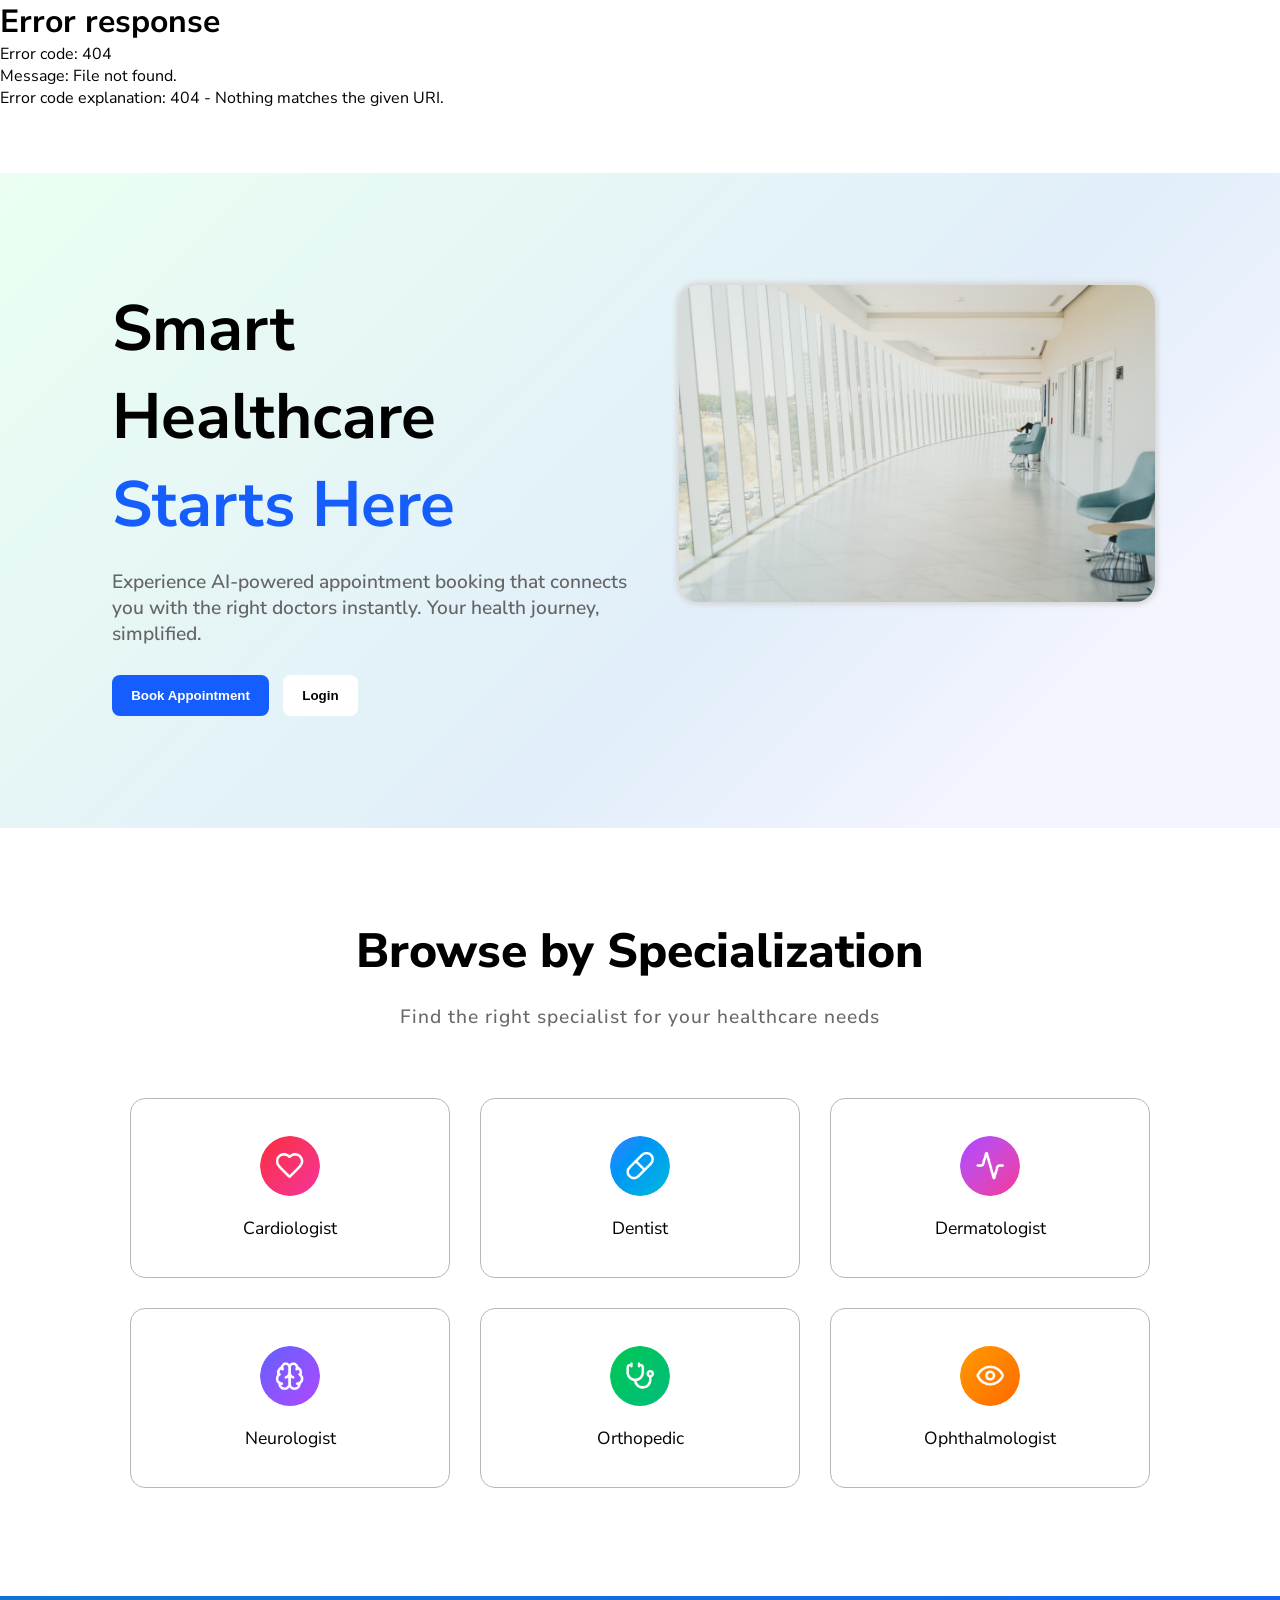
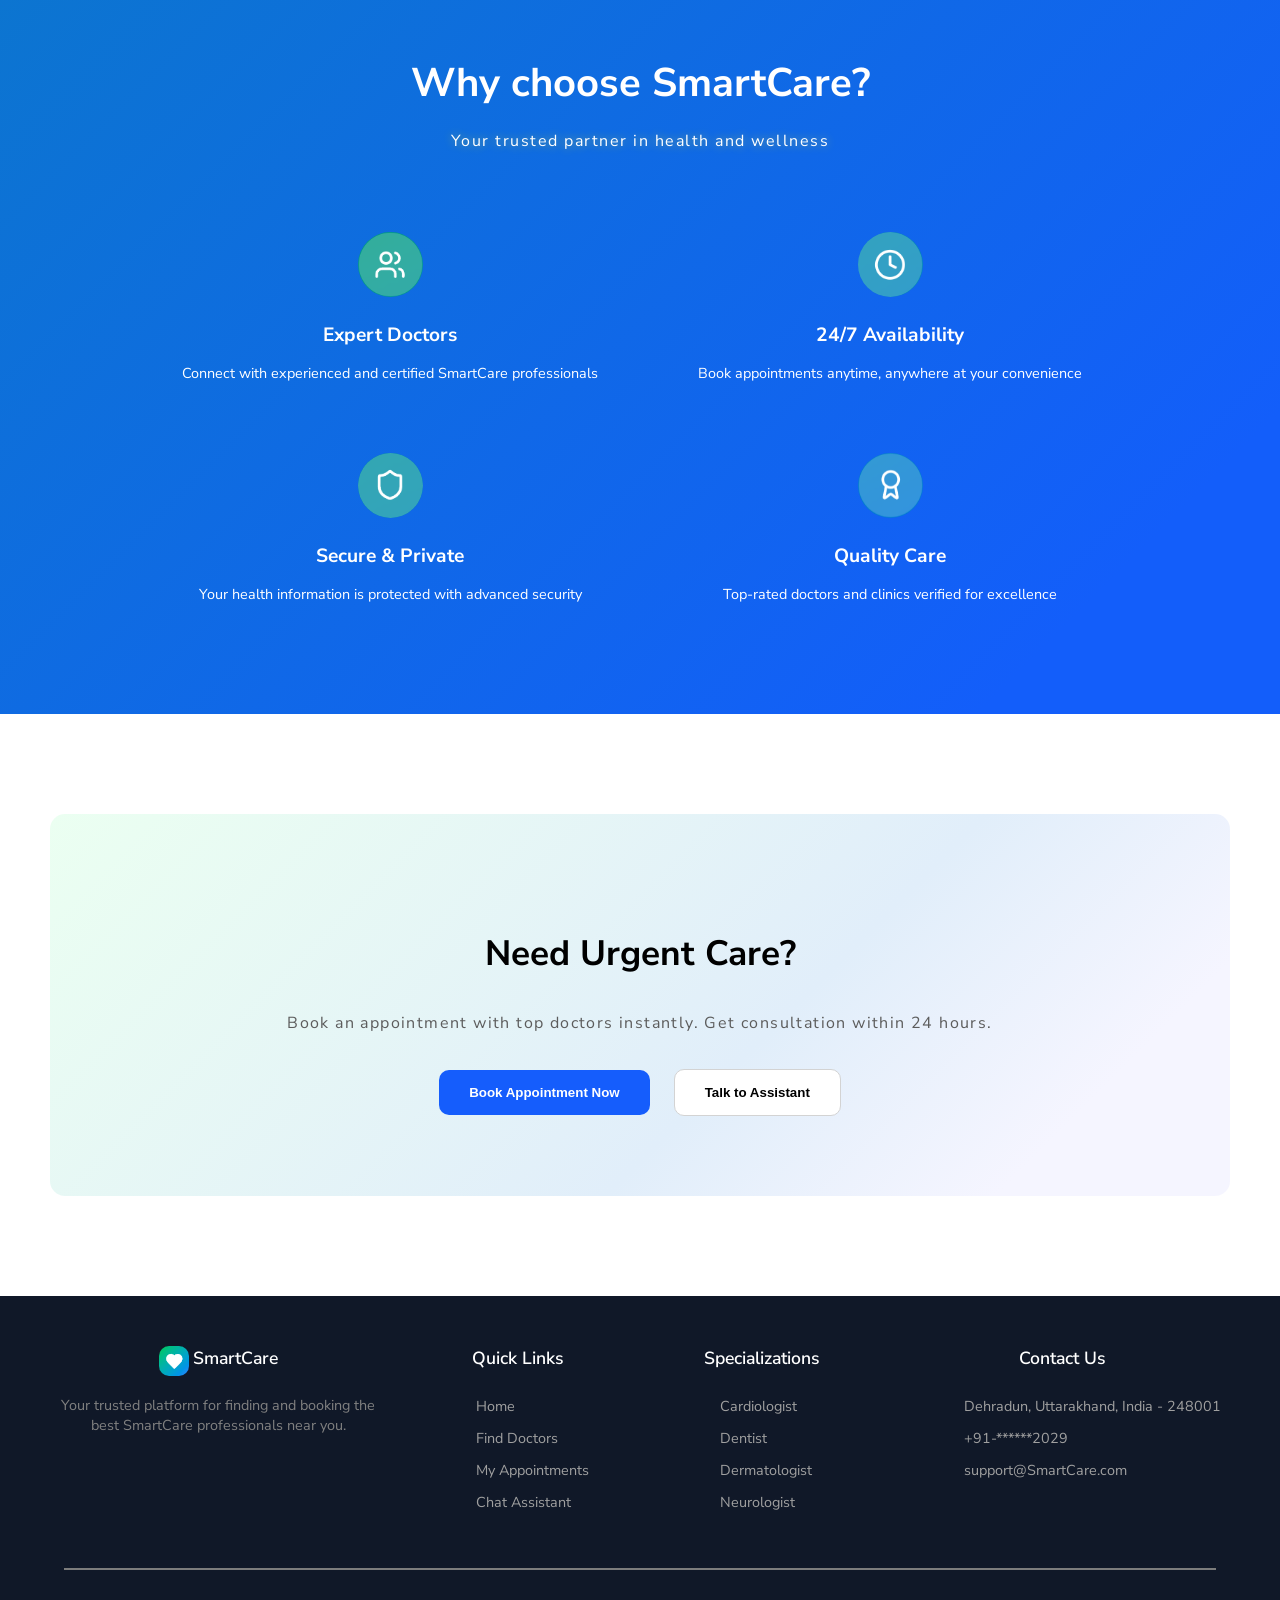
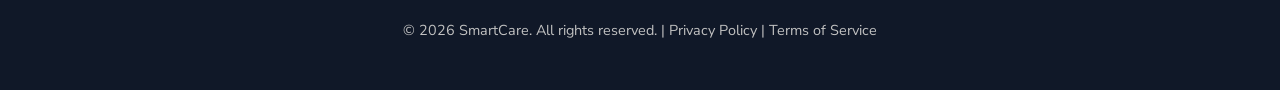
==== index.html @ 02f4027b "Change UI theme and colors" ====
<!doctype html>
<html lang="en">
  <head>
    <meta charset="UTF-8" />
    <meta name="viewport" content="width=device-width, initial-scale=1.0" />
    <title>SmartCare - Find & Book Top Doctors</title>
    <link rel="stylesheet" href="CSS/style.css" />
    <link rel="preconnect" href="https://fonts.googleapis.com" />
    <link rel="preconnect" href="https://fonts.gstatic.com" crossorigin />
    <link
      href="https://fonts.googleapis.com/css2?family=Nunito+Sans:ital,opsz,wght@0,6..12,200..1000;1,6..12,200..1000&display=swap"
      rel="stylesheet"
    />
  </head>

  <body>
    <div id="header"></div>

    <div class="heroSection" id="home">
      <div class="hero-text-content">
        <h2>Smart Healthcare</h2>
        <h2 style="color: #155dfc">Starts Here</h2>
        <p>
          Experience AI-powered appointment booking that connects you with the
          right doctors instantly. Your health journey, simplified.
        </p>
        <div class="hero-btns">
          <a href="HTML/signUp.html">
            <button style="background-color: #155dfc; color: white">
              Book Appointment
            </button>
          </a>
          <a href="HTML/logIn.html">
            <button style="background-color: white">Login</button>
          </a>
        </div>
      </div>
      <div class="hero-section-image">
        <img src="Assets/Images/hero_section_img.jpg" alt="img" />
      </div>
    </div>

    <div class="browseBySpecialization" id="findDoctors">
      <h2>Browse by Specialization</h2>
      <p>Find the right specialist for your healthcare needs</p>
      <div class="specializationGrid">
        <div class="specializationCategory">
          <img class="icons" src="Assets/Images/cardiologist.png" alt="" />
          <p>Cardiologist</p>
        </div>
        <div class="specializationCategory">
          <img class="icons" src="Assets/Images/dentist.png" alt="" />
          <p>Dentist</p>
        </div>
        <div class="specializationCategory">
          <img class="icons" src="Assets/Images/dermatologist.png" alt="" />
          <p>Dermatologist</p>
        </div>
        <div class="specializationCategory">
          <img class="icons" src="Assets/Images/neurologist.png" alt="" />
          <p>Neurologist</p>
        </div>
        <div class="specializationCategory">
          <img class="icons" src="Assets/Images/orthopedic.png" alt="" />
          <p>Orthopedic</p>
        </div>
        <div class="specializationCategory">
          <img class="icons" src="Assets/Images/ophthalmologist.png" alt="" />
          <p>Ophthalmologist</p>
        </div>
      </div>
    </div>

    <div class="chooseSmartCare">
      <h2>Why choose SmartCare?</h2>
      <p>Your trusted partner in health and wellness</p>
      <div class="choosingReasons">
        <div>
          <img src="Assets/Images/expert.png" alt="" />
          <h4>Expert Doctors</h4>
          <p>Connect with experienced and certified SmartCare professionals</p>
        </div>
        <div>
          <img src="Assets/Images/available.png" alt="" />
          <h4>24/7 Availability</h4>
          <p>Book appointments anytime, anywhere at your convenience</p>
        </div>
        <div>
          <img src="Assets/Images/secure.png" alt="" />
          <h4>Secure &amp; Private</h4>
          <p>Your health information is protected with advanced security</p>
        </div>
        <div>
          <img src="Assets/Images/quality.png" alt="" />
          <h4>Quality Care</h4>
          <p>Top-rated doctors and clinics verified for excellence</p>
        </div>
      </div>
    </div>

    <div class="urgentCare">
      <img src="Assets/Icons/black-calendar.png" alt="" />
      <h3>Need Urgent Care?</h3>
      <p>
        Book an appointment with top doctors instantly. Get consultation within
        24 hours.
      </p>
      <div>
        <button>Book Appointment Now</button>
        <button>Talk to Assistant</button>
      </div>
    </div>

    <footer>
      <div class="upper-header">
        <div>
          <img src="Assets/Images/logo.png" alt="" class="icons" />
          <h4>SmartCare</h4>
          <p>
            Your trusted platform for finding and booking the best SmartCare
            professionals near you.
          </p>
        </div>
        <div>
          <h4>Quick Links</h4>
          <ul>
            <li><a href="index.html">Home</a></li>
            <li><a href="HTML/findDoctors.html">Find Doctors</a></li>
            <li><a href="">My Appointments</a></li>
            <li><a href="">Chat Assistant</a></li>
          </ul>
        </div>
        <div>
          <h4>Specializations</h4>
          <ul>
            <li><a href="">Cardiologist</a></li>
            <li><a href="">Dentist</a></li>
            <li><a href="">Dermatologist</a></li>
            <li><a href="">Neurologist</a></li>
          </ul>
        </div>
        <div>
          <h4>Contact Us</h4>
          <ul>
            <li><a href="">Dehradun, Uttarakhand, India - 248001</a></li>
            <li><a href="">+91-******2029</a></li>
            <li><a href="">support@SmartCare.com</a></li>
          </ul>
        </div>
      </div>
      <hr />
      <div>
        <p>
          &copy; 2026 SmartCare. All rights reserved. | Privacy Policy | Terms
          of Service
        </p>
      </div>
    </footer>

    <script src="JS/include.js"></script>
  </body>
</html>
---- CSS/style.css ----
*,
::after,
::before {
  padding: 0;
  margin: 0;
  box-sizing: border-box;
}

body {
  font-family: Arial, sans-serif;
  background-color: white;
  font-family: "Nunito Sans", Arial, Helvetica, sans-serif;
}

html {
  scroll-behavior: smooth;
}

/* HEADER OF THE PAGE */

.icons {
  width: 20px;
}

.navbar {
  height: 70px;
  padding: 0 3.5rem;
  background-color: white;
  box-shadow: 0 3px 5px rgb(200, 200, 200);

  display: flex;
  flex-wrap: wrap;
  align-items: center;
  justify-content: space-between;

  position: fixed;
  top: 0;
  left: 0;
  right: 0;
  z-index: 1000;
}

.navigation-bar-logo {
  height: 100%;
  border-radius: 20px;
  padding: 5px 0;
  transition: background-color 0.15s;
}

.navigation-bar-logo:hover {
  background-color: rgb(229, 255, 229);
}

.SmartCare {
  height: 100%;
  text-decoration: none;
  color: black;
  padding: 0 15px;
  background-color: rgba(249, 255, 253, 0.642);

  display: flex;
  flex-wrap: wrap;
  align-items: center;
  gap: 0.2rem;
}

.SmartCare img {
  height: 70%;
  width: auto;
  background-color: transparent;
  border-radius: 10px;
}

.SmartCare p {
  font-size: 1.8rem;
  font-weight: 700;
  letter-spacing: 1px;
}

.navigation-bar {
  height: 100%;
}

.navlist {
  height: 100%;
  list-style-type: none;
  display: flex;
  flex-wrap: wrap;
  align-items: center;
  justify-content: space-between;
}

.navlist li {
  display: flex;
  flex-wrap: wrap;
}

.navlist-items {
  padding: 1.5rem 2.5rem;
  text-decoration: none;
  font-size: 1rem;
  color: black;
  border-radius: 20px;
  font-weight: 600;
  transition: background-color 0.15s;

  display: flex;
  align-items: center;
  gap: 0.5rem;
}

.navlist-items:hover {
  background-color: rgb(240, 255, 240);
}

.navlist-items img {
  width: 1.2rem;
}

.navbarButtons {
  height: 100%;
  display: flex;
  flex-wrap: wrap;
  align-items: center;
  gap: 1.5rem;
}

.navbarButtons a {
  text-decoration: none;
}

.navbarButtons button {
  padding: 10px 20px;
  border-radius: 10px;
  font-size: 0.92rem;
  font-weight: 500;

  display: flex;
  align-items: center;
  gap: 0.5rem;
  cursor: pointer;
}

.navbarButtons button img {
  width: 18px;
}

.chat-button {
  background-color: white;
  color: black;
  border: 1px solid rgb(185, 185, 185);
  transition: background-color 0.15s;
}

.chat-button:hover {
  background-color: rgba(237, 237, 237, 0.76);
}

.logInButton {
  background-color: #155dfc;
  color: white;
  border: none;
  transition: background-color 0.15s;
}

.logInButton img {
  filter: brightness(0) invert(1);
}

.logInButton:hover {
  background-color: rgba(74, 132, 225, 0.947);
}

.signupbutton {
  background-color: white;
  color: black;
  border: 1px solid black;
}

.heroSection {
  width: 100%;
  background: linear-gradient(
    135deg,
    rgb(235, 255, 241),
    rgb(225, 238, 250) 60%,
    rgb(245, 245, 255) 85%
  );
  margin-top: 4rem;
  padding: 7rem;
  display: flex;
  gap: 50px;
}

.hero-text-content {
  width: 49%;
}

.heroSection h2 {
  font-size: 4rem;
  font-weight: 700;
}

.heroSection p {
  font-size: 1.2rem;
  font-weight: 550;
  padding: 20px 0;
  color: rgb(101, 101, 101);
}

.hero-section-image {
  width: 45%;
}

.hero-section-image img {
  border-radius: 20px;
  box-shadow: 0 0 5px 3px rgb(215, 215, 215);
  width: 100%;
}

.heroSection p {
  margin-bottom: 0.5rem;
}

.heroSection a {
  text-decoration: none;
}

.hero-btns button {
  padding: 0.8rem 1.2rem;
  border: none;
  border-radius: 8px;
  margin-right: 10px;
  font-weight: 600;
  cursor: pointer;
}

.browseBySpecialization {
  padding: 90px 50px 60px;
}

.browseBySpecialization h2 {
  font-size: 3rem;
  font-weight: 800;
  text-align: center;
  color: black;
}

.browseBySpecialization > p {
  text-align: center;
  font-size: 1.2rem;
  font-weight: 500;
  letter-spacing: 1px;
  color: rgb(105, 104, 104);
  padding: 20px 0;
}

.specializationGrid {
  padding: 3rem 5rem;
  display: grid;
  grid-template-columns: 1fr 1fr 1fr;
  gap: 30px;
}

.specializationCategory {
  border: 1px solid rgb(183, 183, 183);
  height: 180px;
  border-radius: 15px;
  padding: 30px;
  display: flex;
  flex-direction: column;
  gap: 20px;
  align-items: center;
  justify-content: center;
  color: black;
  transition:
    transform 0.3s,
    box-shadow 0.15s,
    color 0.15s;
}

.specializationCategory:hover {
  transform: scale(1.01);
  color: rgb(7, 142, 45);
  box-shadow: 0 5px 10px rgb(134, 134, 134);
  cursor: pointer;
}

.specializationCategory img {
  width: 60px;
  border-radius: 50%;
}

.specializationCategory p {
  font-size: 1.1rem;
}

.chooseSmartCare {
  padding: 50px;
  background: linear-gradient(135deg, rgb(12, 117, 208), rgb(19, 94, 250) 85%);
  text-align: center;
  color: white;
  margin-bottom: 50px;
}

.chooseSmartCare h2 {
  padding: 10px;
  font-size: 2.5rem;
}

.chooseSmartCare > p {
  letter-spacing: 1.5px;
  padding: 10px;
  text-shadow: 0 0 10px rgba(255, 255, 0, 0.476);
}

.choosingReasons {
  display: grid;
  grid-template-columns: 1fr 1fr;
  gap: 20px;
  padding: 40px 100px;
}

.choosingReasons div {
  display: flex;
  flex-direction: column;
  align-items: center;
  justify-content: center;
  gap: 15px;
  padding: 20px 30px;
}

.choosingReasons div img {
  border-radius: 50%;
  width: 65px;
  padding: 10px 0;
}

.choosingReasons div h4 {
  font-size: 1.2rem;
}

.choosingReasons div p {
  font-size: 0.9rem;
}

.urgentCare {
  margin: 100px 50px;
  padding: 80px;
  border-radius: 15px;
  background: linear-gradient(
    135deg,
    rgb(235, 255, 241),
    rgb(225, 238, 250) 60%,
    rgb(245, 245, 255) 85%
  );

  display: flex;
  flex-direction: column;
  align-items: center;
  justify-content: center;
  gap: 35px;
}

.urgentCare img {
  width: 80px;
}

.urgentCare h3 {
  font-size: 2.2rem;
}

.urgentCare p {
  letter-spacing: 1.4px;
  color: rgb(92, 92, 92);
}

.urgentCare div button {
  padding: 15px 30px;
  border: 1px solid rgb(211, 211, 211);
  border-radius: 10px;
  margin: 0 10px;
  background-color: white;
  font-weight: bold;
  transition: background-color 0.15s;
}

.urgentCare div button:hover {
  cursor: pointer;
  background-color: rgba(236, 236, 236, 0.517);
}

.urgentCare div button:first-child {
  background-color: #155dfc;
  color: white;
  border: none;
}

.urgentCare div button:first-child:hover {
  background-color: rgba(74, 132, 225, 0.947);
}

footer {
  background-color: rgb(16, 24, 40);
  color: white;
}

.upper-header {
  padding: 50px;
  display: grid;
  grid-template-columns: 1.5fr 1fr 1fr 1.5fr;
  column-gap: 20px;
}

.upper-header div {
  text-align: center;
}

.upper-header div img {
  width: 30px;
  border-radius: 10px;
  vertical-align: middle;
}

.upper-header div h4 {
  padding-bottom: 20px;
  font-size: 1.1rem;
  font-weight: 600;
  display: inline-block;
}

.upper-header div ul li {
  list-style-type: none;
  padding: 5px 0 5px 70px;
  text-align: left;
}

.upper-header div ul li a {
  color: rgb(160, 160, 160);
  font-size: 0.9rem;
  text-decoration: none;
}

.upper-header div ul li a:hover {
  color: white;
  cursor: pointer;
}

.upper-header div p {
  color: gray;
  font-size: 0.9rem;
  padding: 5px 0;
}

footer hr {
  width: 90%;
  margin: 0 auto;
  border: 1px solid rgb(124, 124, 124);
}

footer > div:last-child {
  padding: 50px;
}

footer > div:last-child p {
  color: rgb(193, 193, 193);
  font-size: 0.9rem;
  text-align: center;
}
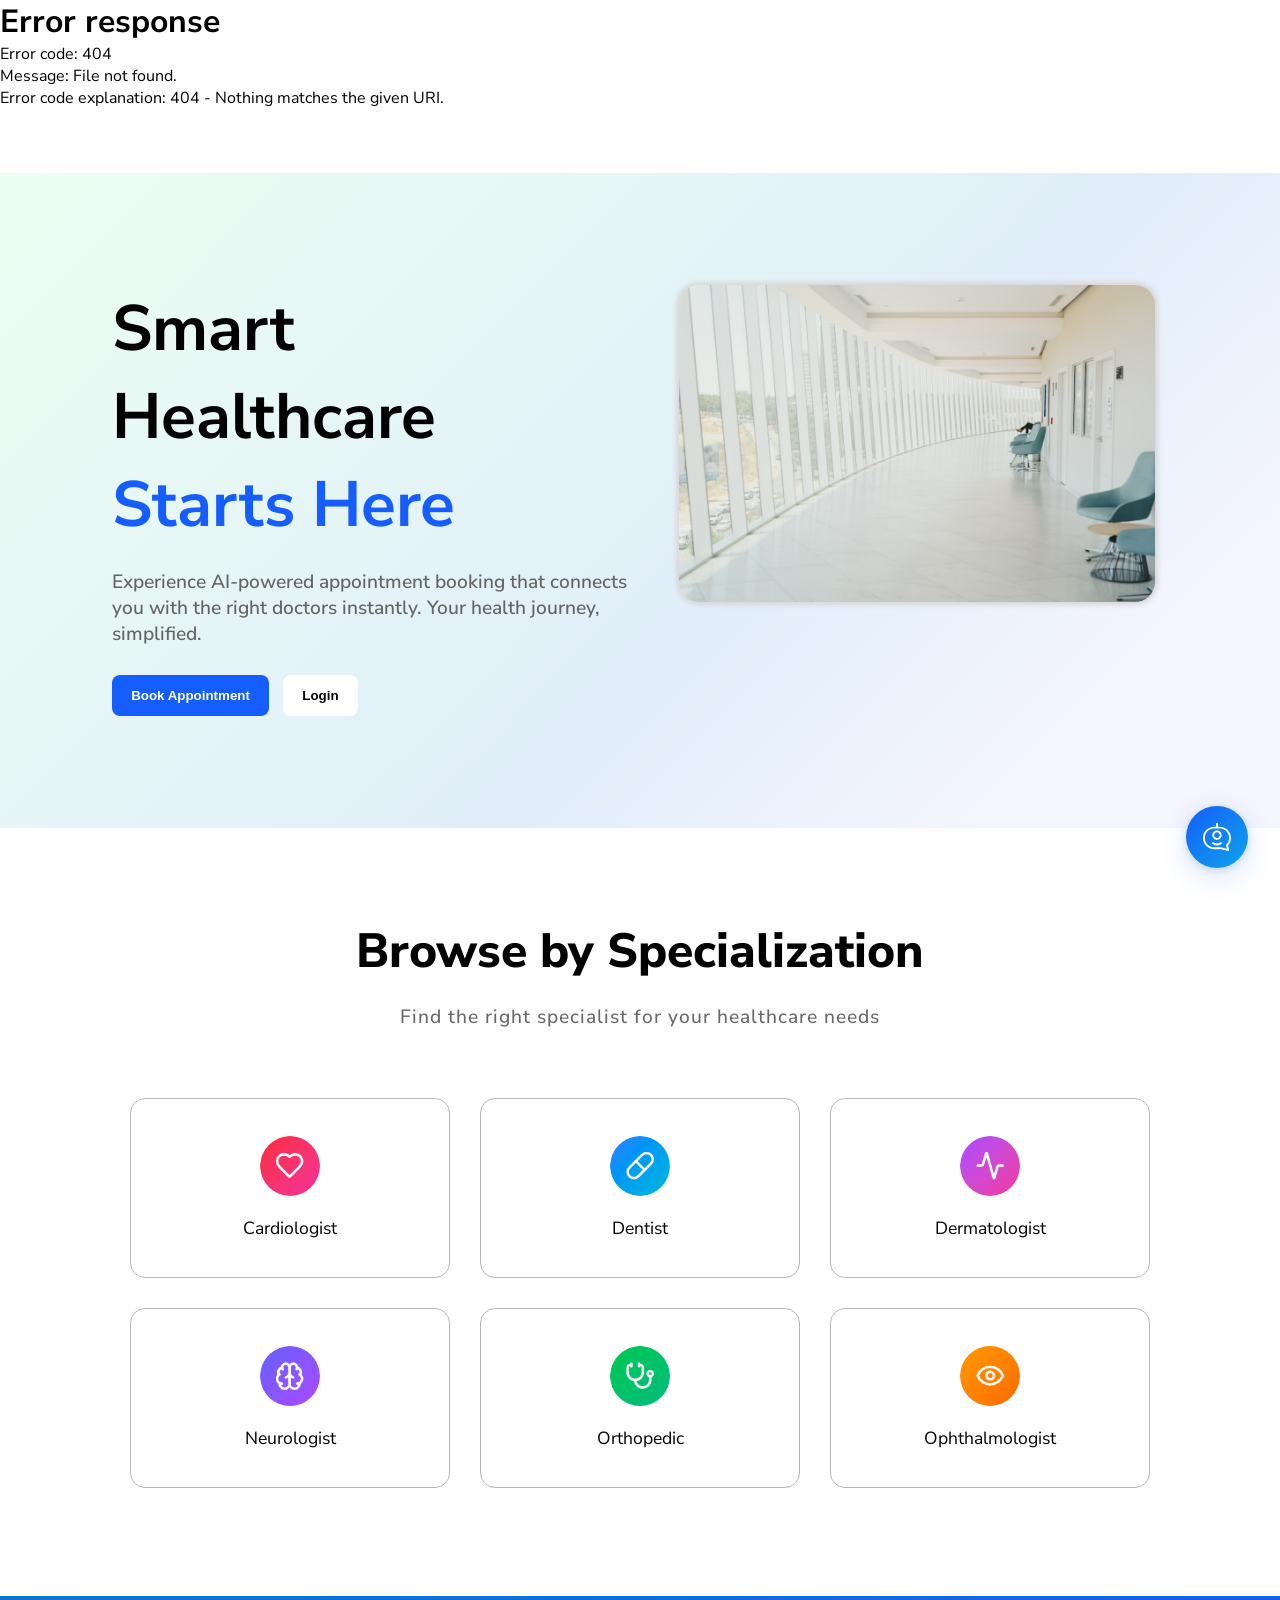
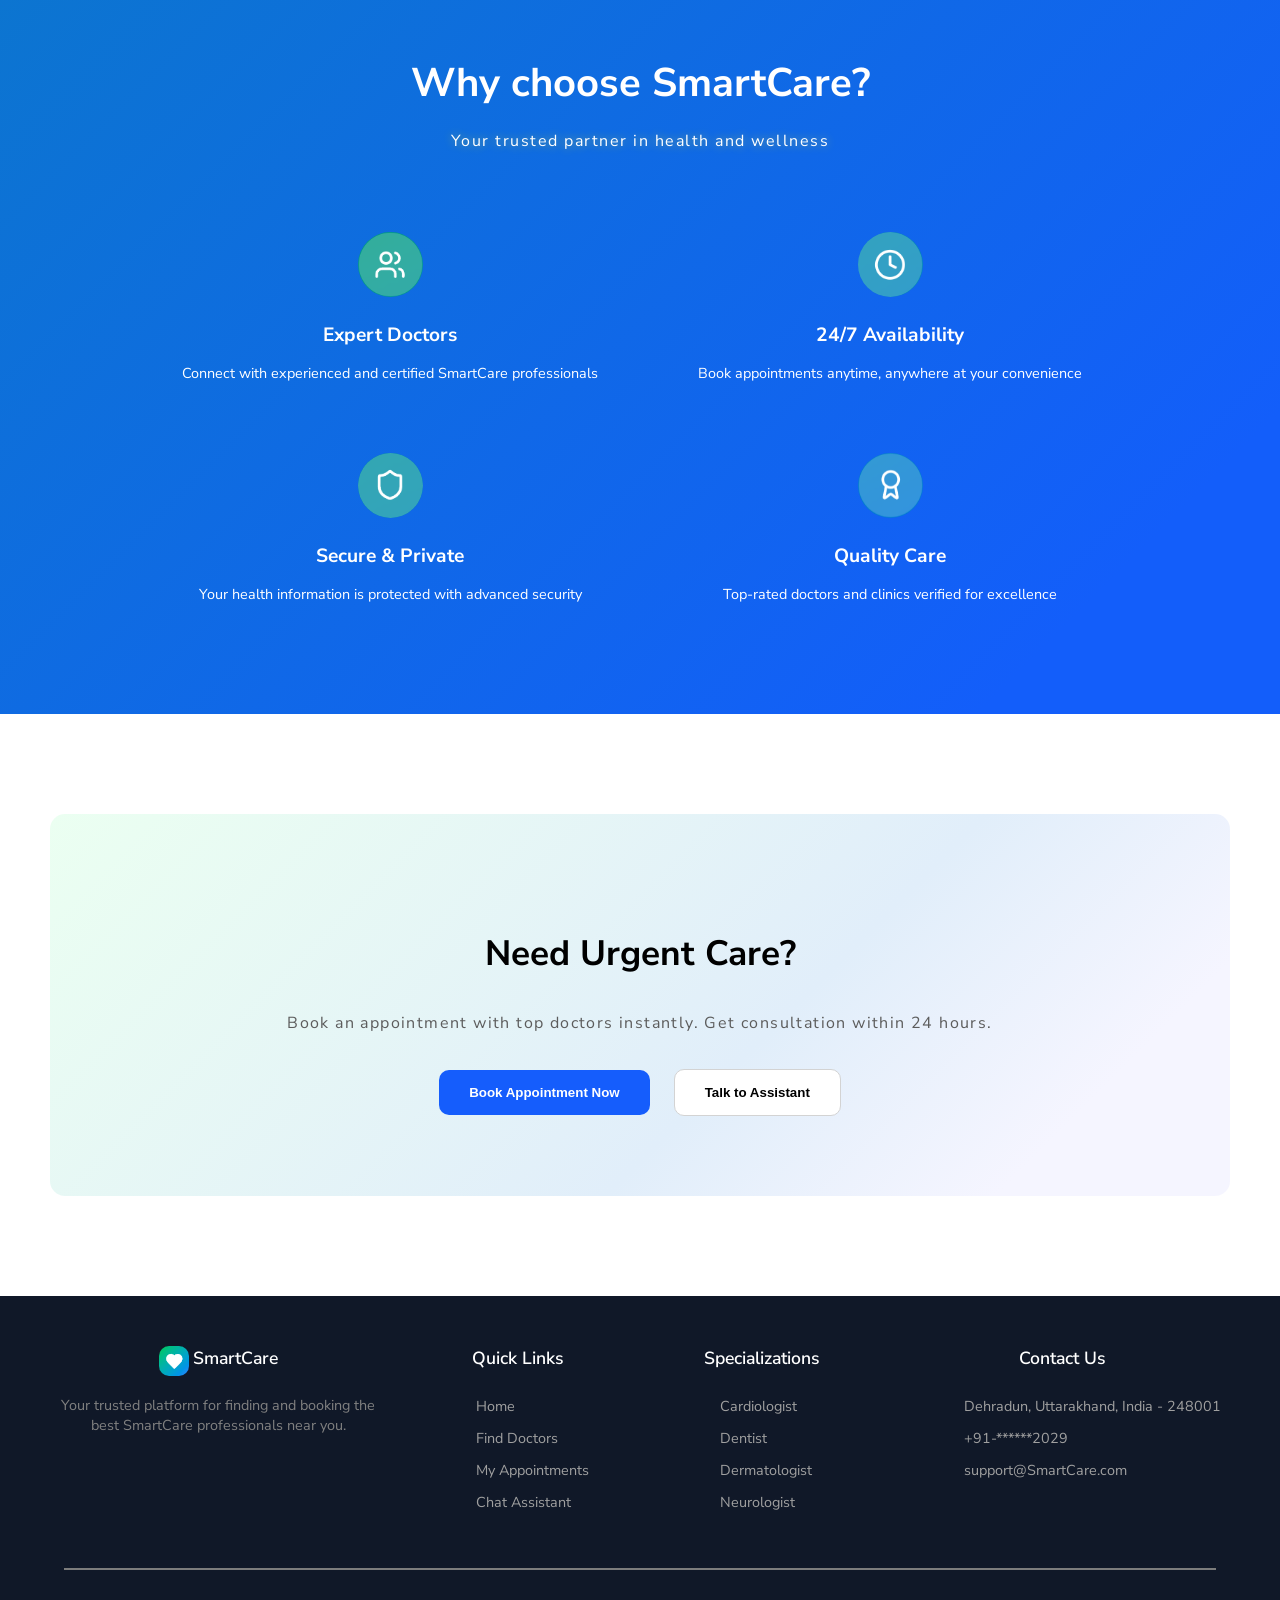
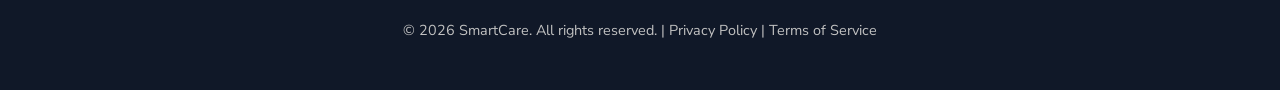
==== commit 38519018: "Refactor patient dashboard: remove logout handling; enhance chatbot responses with additional sympto" ====
--- a/index.html
+++ b/index.html
@@ -44,30 +44,30 @@
       <h2>Browse by Specialization</h2>
       <p>Find the right specialist for your healthcare needs</p>
       <div class="specializationGrid">
-        <div class="specializationCategory">
+        <a class="specializationCategory" href="HTML/logIn.html">
           <img class="icons" src="Assets/Images/cardiologist.png" alt="" />
           <p>Cardiologist</p>
-        </div>
-        <div class="specializationCategory">
+        </a>
+        <a class="specializationCategory" href="HTML/logIn.html">
           <img class="icons" src="Assets/Images/dentist.png" alt="" />
           <p>Dentist</p>
-        </div>
-        <div class="specializationCategory">
+        </a>
+        <a class="specializationCategory" href="HTML/logIn.html">
           <img class="icons" src="Assets/Images/dermatologist.png" alt="" />
           <p>Dermatologist</p>
-        </div>
-        <div class="specializationCategory">
+        </a>
+        <a class="specializationCategory" href="HTML/logIn.html">
           <img class="icons" src="Assets/Images/neurologist.png" alt="" />
           <p>Neurologist</p>
-        </div>
-        <div class="specializationCategory">
+        </a>
+        <a class="specializationCategory" href="HTML/logIn.html">
           <img class="icons" src="Assets/Images/orthopedic.png" alt="" />
           <p>Orthopedic</p>
-        </div>
-        <div class="specializationCategory">
+        </a>
+        <a class="specializationCategory" href="HTML/logIn.html">
           <img class="icons" src="Assets/Images/ophthalmologist.png" alt="" />
           <p>Ophthalmologist</p>
-        </div>
+        </a>
       </div>
     </div>
 
@@ -106,8 +106,10 @@
         24 hours.
       </p>
       <div>
-        <button>Book Appointment Now</button>
-        <button>Talk to Assistant</button>
+        <a href="HTML/signUp.html" style="text-decoration: none">
+          <button>Book Appointment Now</button>
+        </a>
+        <button class="chat-button">Talk to Assistant</button>
       </div>
     </div>
 
@@ -127,7 +129,7 @@
             <li><a href="index.html">Home</a></li>
             <li><a href="HTML/findDoctors.html">Find Doctors</a></li>
             <li><a href="">My Appointments</a></li>
-            <li><a href="">Chat Assistant</a></li>
+            <li><a href="javascript:void(0)" onclick="document.getElementById('chatbot-fab').click()">Chat Assistant</a></li>
           </ul>
         </div>
         <div>
@@ -157,6 +159,10 @@
       </div>
     </footer>
 
+    <!-- Chatbot is now dynamically injected via chatbot.js -->
+
+    <link rel="stylesheet" href="CSS/chatbot.css">
     <script src="JS/include.js"></script>
+    <script src="JS/chatbot.js"></script>
   </body>
 </html>
--- a/CSS/style.css
+++ b/CSS/style.css
@@ -1,468 +1,469 @@
 *,
 ::after,
 ::before {
-  padding: 0;
-  margin: 0;
-  box-sizing: border-box;
+	padding: 0;
+	margin: 0;
+	box-sizing: border-box;
 }
 
 body {
-  font-family: Arial, sans-serif;
-  background-color: white;
-  font-family: "Nunito Sans", Arial, Helvetica, sans-serif;
+	font-family: Arial, sans-serif;
+	background-color: white;
+	font-family: "Nunito Sans", Arial, Helvetica, sans-serif;
 }
 
 html {
-  scroll-behavior: smooth;
+	scroll-behavior: smooth;
 }
 
 /* HEADER OF THE PAGE */
 
 .icons {
-  width: 20px;
+	width: 20px;
 }
 
 .navbar {
-  height: 70px;
-  padding: 0 3.5rem;
-  background-color: white;
-  box-shadow: 0 3px 5px rgb(200, 200, 200);
-
-  display: flex;
-  flex-wrap: wrap;
-  align-items: center;
-  justify-content: space-between;
-
-  position: fixed;
-  top: 0;
-  left: 0;
-  right: 0;
-  z-index: 1000;
+	height: 70px;
+	padding: 0 3.5rem;
+	background-color: white;
+	box-shadow: 0 3px 5px rgb(200, 200, 200);
+
+	display: flex;
+	flex-wrap: wrap;
+	align-items: center;
+	justify-content: space-between;
+
+	position: fixed;
+	top: 0;
+	left: 0;
+	right: 0;
+	z-index: 1000;
 }
 
 .navigation-bar-logo {
-  height: 100%;
-  border-radius: 20px;
-  padding: 5px 0;
-  transition: background-color 0.15s;
+	height: 100%;
+	border-radius: 20px;
+	padding: 5px 0;
+	transition: background-color 0.15s;
 }
 
 .navigation-bar-logo:hover {
-  background-color: rgb(229, 255, 229);
+	background-color: rgb(229, 255, 229);
 }
 
 .SmartCare {
-  height: 100%;
-  text-decoration: none;
-  color: black;
-  padding: 0 15px;
-  background-color: rgba(249, 255, 253, 0.642);
-
-  display: flex;
-  flex-wrap: wrap;
-  align-items: center;
-  gap: 0.2rem;
+	height: 100%;
+	text-decoration: none;
+	color: black;
+	padding: 0 15px;
+	background-color: rgba(249, 255, 253, 0.642);
+
+	display: flex;
+	flex-wrap: wrap;
+	align-items: center;
+	gap: 0.2rem;
 }
 
 .SmartCare img {
-  height: 70%;
-  width: auto;
-  background-color: transparent;
-  border-radius: 10px;
+	height: 70%;
+	width: auto;
+	background-color: transparent;
+	border-radius: 10px;
 }
 
 .SmartCare p {
-  font-size: 1.8rem;
-  font-weight: 700;
-  letter-spacing: 1px;
+	font-size: 1.8rem;
+	font-weight: 700;
+	letter-spacing: 1px;
 }
 
 .navigation-bar {
-  height: 100%;
+	height: 100%;
 }
 
 .navlist {
-  height: 100%;
-  list-style-type: none;
-  display: flex;
-  flex-wrap: wrap;
-  align-items: center;
-  justify-content: space-between;
+	height: 100%;
+	list-style-type: none;
+	display: flex;
+	flex-wrap: wrap;
+	align-items: center;
+	justify-content: space-between;
 }
 
 .navlist li {
-  display: flex;
-  flex-wrap: wrap;
+	display: flex;
+	flex-wrap: wrap;
 }
 
 .navlist-items {
-  padding: 1.5rem 2.5rem;
-  text-decoration: none;
-  font-size: 1rem;
-  color: black;
-  border-radius: 20px;
-  font-weight: 600;
-  transition: background-color 0.15s;
-
-  display: flex;
-  align-items: center;
-  gap: 0.5rem;
+	padding: 1.5rem 2.5rem;
+	text-decoration: none;
+	font-size: 1rem;
+	color: black;
+	border-radius: 20px;
+	font-weight: 600;
+	transition: background-color 0.15s;
+
+	display: flex;
+	align-items: center;
+	gap: 0.5rem;
 }
 
 .navlist-items:hover {
-  background-color: rgb(240, 255, 240);
+	background-color: rgb(240, 255, 240);
 }
 
 .navlist-items img {
-  width: 1.2rem;
+	width: 1.2rem;
 }
 
 .navbarButtons {
-  height: 100%;
-  display: flex;
-  flex-wrap: wrap;
-  align-items: center;
-  gap: 1.5rem;
+	height: 100%;
+	display: flex;
+	flex-wrap: wrap;
+	align-items: center;
+	gap: 1.5rem;
 }
 
 .navbarButtons a {
-  text-decoration: none;
+	text-decoration: none;
 }
 
 .navbarButtons button {
-  padding: 10px 20px;
-  border-radius: 10px;
-  font-size: 0.92rem;
-  font-weight: 500;
-
-  display: flex;
-  align-items: center;
-  gap: 0.5rem;
-  cursor: pointer;
+	padding: 10px 20px;
+	border-radius: 10px;
+	font-size: 0.92rem;
+	font-weight: 500;
+
+	display: flex;
+	align-items: center;
+	gap: 0.5rem;
+	cursor: pointer;
 }
 
 .navbarButtons button img {
-  width: 18px;
+	width: 18px;
 }
 
 .chat-button {
-  background-color: white;
-  color: black;
-  border: 1px solid rgb(185, 185, 185);
-  transition: background-color 0.15s;
+	background-color: white;
+	color: black;
+	border: 1px solid rgb(185, 185, 185);
+	transition: background-color 0.15s;
 }
 
 .chat-button:hover {
-  background-color: rgba(237, 237, 237, 0.76);
+	background-color: rgba(237, 237, 237, 0.76);
 }
 
 .logInButton {
-  background-color: #155dfc;
-  color: white;
-  border: none;
-  transition: background-color 0.15s;
+	background-color: #155dfc;
+	color: white;
+	border: none;
+	transition: background-color 0.15s;
 }
 
 .logInButton img {
-  filter: brightness(0) invert(1);
+	filter: brightness(0) invert(1);
 }
 
 .logInButton:hover {
-  background-color: rgba(74, 132, 225, 0.947);
+	background-color: rgba(74, 132, 225, 0.947);
 }
 
 .signupbutton {
-  background-color: white;
-  color: black;
-  border: 1px solid black;
+	background-color: white;
+	color: black;
+	border: 1px solid black;
 }
 
 .heroSection {
-  width: 100%;
-  background: linear-gradient(
-    135deg,
-    rgb(235, 255, 241),
-    rgb(225, 238, 250) 60%,
-    rgb(245, 245, 255) 85%
-  );
-  margin-top: 4rem;
-  padding: 7rem;
-  display: flex;
-  gap: 50px;
+	width: 100%;
+	background: linear-gradient(
+		135deg,
+		rgb(235, 255, 241),
+		rgb(225, 238, 250) 60%,
+		rgb(245, 245, 255) 85%
+	);
+	margin-top: 4rem;
+	padding: 7rem;
+	display: flex;
+	gap: 50px;
 }
 
 .hero-text-content {
-  width: 49%;
+	width: 49%;
 }
 
 .heroSection h2 {
-  font-size: 4rem;
-  font-weight: 700;
+	font-size: 4rem;
+	font-weight: 700;
 }
 
 .heroSection p {
-  font-size: 1.2rem;
-  font-weight: 550;
-  padding: 20px 0;
-  color: rgb(101, 101, 101);
+	font-size: 1.2rem;
+	font-weight: 550;
+	padding: 20px 0;
+	color: rgb(101, 101, 101);
 }
 
 .hero-section-image {
-  width: 45%;
+	width: 45%;
 }
 
 .hero-section-image img {
-  border-radius: 20px;
-  box-shadow: 0 0 5px 3px rgb(215, 215, 215);
-  width: 100%;
+	border-radius: 20px;
+	box-shadow: 0 0 5px 3px rgb(215, 215, 215);
+	width: 100%;
 }
 
 .heroSection p {
-  margin-bottom: 0.5rem;
+	margin-bottom: 0.5rem;
 }
 
 .heroSection a {
-  text-decoration: none;
+	text-decoration: none;
 }
 
 .hero-btns button {
-  padding: 0.8rem 1.2rem;
-  border: none;
-  border-radius: 8px;
-  margin-right: 10px;
-  font-weight: 600;
-  cursor: pointer;
+	padding: 0.8rem 1.2rem;
+	border: none;
+	border-radius: 8px;
+	margin-right: 10px;
+	font-weight: 600;
+	cursor: pointer;
 }
 
 .browseBySpecialization {
-  padding: 90px 50px 60px;
+	padding: 90px 50px 60px;
 }
 
 .browseBySpecialization h2 {
-  font-size: 3rem;
-  font-weight: 800;
-  text-align: center;
-  color: black;
+	font-size: 3rem;
+	font-weight: 800;
+	text-align: center;
+	color: black;
 }
 
 .browseBySpecialization > p {
-  text-align: center;
-  font-size: 1.2rem;
-  font-weight: 500;
-  letter-spacing: 1px;
-  color: rgb(105, 104, 104);
-  padding: 20px 0;
+	text-align: center;
+	font-size: 1.2rem;
+	font-weight: 500;
+	letter-spacing: 1px;
+	color: rgb(105, 104, 104);
+	padding: 20px 0;
 }
 
 .specializationGrid {
-  padding: 3rem 5rem;
-  display: grid;
-  grid-template-columns: 1fr 1fr 1fr;
-  gap: 30px;
+	padding: 3rem 5rem;
+	display: grid;
+	grid-template-columns: 1fr 1fr 1fr;
+	gap: 30px;
 }
 
 .specializationCategory {
-  border: 1px solid rgb(183, 183, 183);
-  height: 180px;
-  border-radius: 15px;
-  padding: 30px;
-  display: flex;
-  flex-direction: column;
-  gap: 20px;
-  align-items: center;
-  justify-content: center;
-  color: black;
-  transition:
-    transform 0.3s,
-    box-shadow 0.15s,
-    color 0.15s;
+	border: 1px solid rgb(183, 183, 183);
+	height: 180px;
+	border-radius: 15px;
+	padding: 30px;
+	display: flex;
+	flex-direction: column;
+	gap: 20px;
+	align-items: center;
+	justify-content: center;
+	color: black;
+	transition:
+		transform 0.3s,
+		box-shadow 0.15s,
+		color 0.15s;
+	text-decoration: none;
 }
 
 .specializationCategory:hover {
-  transform: scale(1.01);
-  color: rgb(7, 142, 45);
-  box-shadow: 0 5px 10px rgb(134, 134, 134);
-  cursor: pointer;
+	transform: scale(1.01);
+	color: rgb(7, 142, 45);
+	box-shadow: 0 5px 10px rgb(134, 134, 134);
+	cursor: pointer;
 }
 
 .specializationCategory img {
-  width: 60px;
-  border-radius: 50%;
+	width: 60px;
+	border-radius: 50%;
 }
 
 .specializationCategory p {
-  font-size: 1.1rem;
+	font-size: 1.1rem;
 }
 
 .chooseSmartCare {
-  padding: 50px;
-  background: linear-gradient(135deg, rgb(12, 117, 208), rgb(19, 94, 250) 85%);
-  text-align: center;
-  color: white;
-  margin-bottom: 50px;
+	padding: 50px;
+	background: linear-gradient(135deg, rgb(12, 117, 208), rgb(19, 94, 250) 85%);
+	text-align: center;
+	color: white;
+	margin-bottom: 50px;
 }
 
 .chooseSmartCare h2 {
-  padding: 10px;
-  font-size: 2.5rem;
+	padding: 10px;
+	font-size: 2.5rem;
 }
 
 .chooseSmartCare > p {
-  letter-spacing: 1.5px;
-  padding: 10px;
-  text-shadow: 0 0 10px rgba(255, 255, 0, 0.476);
+	letter-spacing: 1.5px;
+	padding: 10px;
+	text-shadow: 0 0 10px rgba(255, 255, 0, 0.476);
 }
 
 .choosingReasons {
-  display: grid;
-  grid-template-columns: 1fr 1fr;
-  gap: 20px;
-  padding: 40px 100px;
+	display: grid;
+	grid-template-columns: 1fr 1fr;
+	gap: 20px;
+	padding: 40px 100px;
 }
 
 .choosingReasons div {
-  display: flex;
-  flex-direction: column;
-  align-items: center;
-  justify-content: center;
-  gap: 15px;
-  padding: 20px 30px;
+	display: flex;
+	flex-direction: column;
+	align-items: center;
+	justify-content: center;
+	gap: 15px;
+	padding: 20px 30px;
 }
 
 .choosingReasons div img {
-  border-radius: 50%;
-  width: 65px;
-  padding: 10px 0;
+	border-radius: 50%;
+	width: 65px;
+	padding: 10px 0;
 }
 
 .choosingReasons div h4 {
-  font-size: 1.2rem;
+	font-size: 1.2rem;
 }
 
 .choosingReasons div p {
-  font-size: 0.9rem;
+	font-size: 0.9rem;
 }
 
 .urgentCare {
-  margin: 100px 50px;
-  padding: 80px;
-  border-radius: 15px;
-  background: linear-gradient(
-    135deg,
-    rgb(235, 255, 241),
-    rgb(225, 238, 250) 60%,
-    rgb(245, 245, 255) 85%
-  );
-
-  display: flex;
-  flex-direction: column;
-  align-items: center;
-  justify-content: center;
-  gap: 35px;
+	margin: 100px 50px;
+	padding: 80px;
+	border-radius: 15px;
+	background: linear-gradient(
+		135deg,
+		rgb(235, 255, 241),
+		rgb(225, 238, 250) 60%,
+		rgb(245, 245, 255) 85%
+	);
+
+	display: flex;
+	flex-direction: column;
+	align-items: center;
+	justify-content: center;
+	gap: 35px;
 }
 
 .urgentCare img {
-  width: 80px;
+	width: 80px;
 }
 
 .urgentCare h3 {
-  font-size: 2.2rem;
+	font-size: 2.2rem;
 }
 
 .urgentCare p {
-  letter-spacing: 1.4px;
-  color: rgb(92, 92, 92);
+	letter-spacing: 1.4px;
+	color: rgb(92, 92, 92);
 }
 
 .urgentCare div button {
-  padding: 15px 30px;
-  border: 1px solid rgb(211, 211, 211);
-  border-radius: 10px;
-  margin: 0 10px;
-  background-color: white;
-  font-weight: bold;
-  transition: background-color 0.15s;
+	padding: 15px 30px;
+	border: 1px solid rgb(211, 211, 211);
+	border-radius: 10px;
+	margin: 0 10px;
+	background-color: white;
+	font-weight: bold;
+	transition: background-color 0.15s;
 }
 
 .urgentCare div button:hover {
-  cursor: pointer;
-  background-color: rgba(236, 236, 236, 0.517);
+	cursor: pointer;
+	background-color: rgba(236, 236, 236, 0.517);
 }
 
 .urgentCare div button:first-child {
-  background-color: #155dfc;
-  color: white;
-  border: none;
+	background-color: #155dfc;
+	color: white;
+	border: none;
 }
 
 .urgentCare div button:first-child:hover {
-  background-color: rgba(74, 132, 225, 0.947);
+	background-color: rgba(74, 132, 225, 0.947);
 }
 
 footer {
-  background-color: rgb(16, 24, 40);
-  color: white;
+	background-color: rgb(16, 24, 40);
+	color: white;
 }
 
 .upper-header {
-  padding: 50px;
-  display: grid;
-  grid-template-columns: 1.5fr 1fr 1fr 1.5fr;
-  column-gap: 20px;
+	padding: 50px;
+	display: grid;
+	grid-template-columns: 1.5fr 1fr 1fr 1.5fr;
+	column-gap: 20px;
 }
 
 .upper-header div {
-  text-align: center;
+	text-align: center;
 }
 
 .upper-header div img {
-  width: 30px;
-  border-radius: 10px;
-  vertical-align: middle;
+	width: 30px;
+	border-radius: 10px;
+	vertical-align: middle;
 }
 
 .upper-header div h4 {
-  padding-bottom: 20px;
-  font-size: 1.1rem;
-  font-weight: 600;
-  display: inline-block;
+	padding-bottom: 20px;
+	font-size: 1.1rem;
+	font-weight: 600;
+	display: inline-block;
 }
 
 .upper-header div ul li {
-  list-style-type: none;
-  padding: 5px 0 5px 70px;
-  text-align: left;
+	list-style-type: none;
+	padding: 5px 0 5px 70px;
+	text-align: left;
 }
 
 .upper-header div ul li a {
-  color: rgb(160, 160, 160);
-  font-size: 0.9rem;
-  text-decoration: none;
+	color: rgb(160, 160, 160);
+	font-size: 0.9rem;
+	text-decoration: none;
 }
 
 .upper-header div ul li a:hover {
-  color: white;
-  cursor: pointer;
+	color: white;
+	cursor: pointer;
 }
 
 .upper-header div p {
-  color: gray;
-  font-size: 0.9rem;
-  padding: 5px 0;
+	color: gray;
+	font-size: 0.9rem;
+	padding: 5px 0;
 }
 
 footer hr {
-  width: 90%;
-  margin: 0 auto;
-  border: 1px solid rgb(124, 124, 124);
+	width: 90%;
+	margin: 0 auto;
+	border: 1px solid rgb(124, 124, 124);
 }
 
 footer > div:last-child {
-  padding: 50px;
+	padding: 50px;
 }
 
 footer > div:last-child p {
-  color: rgb(193, 193, 193);
-  font-size: 0.9rem;
-  text-align: center;
-}
+	color: rgb(193, 193, 193);
+	font-size: 0.9rem;
+	text-align: center;
+}
--- a/CSS/chatbot.css
+++ b/CSS/chatbot.css
@@ -0,0 +1,1142 @@
+/* ═══════════════════════════════════════════════════════════
+   SmartCare AI Chatbot — "Soft Light" Theme
+   ═══════════════════════════════════════════════════════════ */
+
+@import url('https://fonts.googleapis.com/css2?family=Inter:wght@400;500;600;700;800&display=swap');
+
+:root {
+  /* ── Palette ── */
+  --cb-accent:          #155dfc;
+  --cb-accent-soft:     #eff4ff;
+  --cb-accent-mid:      #c7d9ff;
+  --cb-accent-dark:     #0d4ed8;
+  --cb-accent-glow:     rgba(21, 93, 252, 0.18);
+
+  --cb-teal:            #0ea5e9;
+  --cb-teal-soft:       #e0f5fe;
+
+  --cb-success:         #16a34a;
+  --cb-success-soft:    #dcfce7;
+  --cb-success-border:  #86efac;
+  --cb-success-glow:    rgba(22, 163, 74, 0.2);
+
+  --cb-danger:          #dc2626;
+  --cb-danger-soft:     #fee2e2;
+  --cb-danger-border:   #fca5a5;
+
+  --cb-neutral:         #64748b;
+  --cb-neutral-soft:    #f1f5f9;
+  --cb-neutral-border:  #cbd5e1;
+
+  /* ── Surface ── */
+  --cb-bg:              #ffffff;
+  --cb-bg-page:         #f8faff;
+  --cb-bg-header:       #ffffff;
+  --cb-border:          #e2e8f0;
+  --cb-border-light:    #f0f4fa;
+
+  /* ── Text ── */
+  --cb-text:            #1e293b;
+  --cb-text-secondary:  #475569;
+  --cb-text-muted:      #94a3b8;
+
+  /* ── Radii ── */
+  --cb-r-panel:         20px;
+  --cb-r-bubble:        18px;
+  --cb-r-input:         14px;
+  --cb-r-btn:           12px;
+  --cb-r-tag:           999px;
+  --cb-r-card:          18px;
+
+  /* ── Shadow ── */
+  --cb-shadow-panel:    -8px 0 40px rgba(21, 93, 252, 0.08),
+                        -2px 0 12px rgba(0, 0, 0, 0.06);
+  --cb-shadow-bubble:   0 2px 8px rgba(0, 0, 0, 0.06);
+  --cb-shadow-card:     0 6px 24px rgba(0, 0, 0, 0.08);
+
+  /* ── Misc ── */
+  --cb-font:            'Inter', system-ui, sans-serif;
+
+  /* ── Resize ── */
+  --cb-width:           400px;
+  --cb-min-width:       320px;
+  --cb-max-width:       700px;
+
+  /* ── Floating window defaults ── */
+  --cb-float-x:         60px;
+  --cb-float-y:         80px;
+  --cb-float-h:         580px;
+}
+
+/* ═══════════════════════════════════════════
+   Floating Window Mode
+   ═══════════════════════════════════════════ */
+
+/* When in floating mode the popup is detached from the right edge */
+.chatbot-popup.floating {
+  top:    var(--cb-float-y);
+  left:   var(--cb-float-x);
+  right:  auto;
+  bottom: auto;
+  height: var(--cb-float-h);
+  border-radius: var(--cb-r-panel) !important;
+  box-shadow: 0 28px 70px rgba(21, 93, 252, 0.14),
+              0 12px 30px rgba(0, 0, 0, 0.10),
+              0 2px  8px  rgba(0, 0, 0, 0.06);
+  /* blue accent top bar */
+  border-top: 3px solid var(--cb-accent) !important;
+}
+
+/* Drag-cursor on header in floating mode */
+.chatbot-popup.floating .chat-header {
+  cursor: grab;
+  user-select: none;
+  border-radius: 0;         /* parent panel handles the rounding */
+}
+
+.chatbot-popup.floating .chat-header.header-dragging {
+  cursor: grabbing;
+}
+
+/* Resize handle in floating mode – left edge still works */
+.chatbot-popup.floating .chat-resize-handle {
+  border-radius: calc(var(--cb-r-panel) - 3px) 0 0 var(--cb-r-panel);
+}
+
+/* Mode-toggle button – SVG pop-out/dock icon */
+.mode-toggle-btn {
+  width: 34px;
+  padding: 0;
+  display: flex;
+  align-items: center;
+  justify-content: center;
+}
+
+/* New-chat button – SVG compose icon, same square size */
+.new-chat-btn {
+  width: 34px;
+  padding: 0;
+  display: flex;
+  align-items: center;
+  justify-content: center;
+}
+
+/* SVG icons inside header icon buttons */
+.new-chat-btn svg,
+.mode-toggle-btn svg {
+  display: block;
+  flex-shrink: 0;
+  transition: stroke 0.18s;
+}
+
+/* ─────────────────────────────────────────
+   Floating window: 8-direction resize zones
+   (completely invisible — cursor only)
+   ───────────────────────────────────────── */
+
+/* Base: all handles hidden outside floating mode */
+.float-resize-n, .float-resize-e, .float-resize-s, .float-resize-w,
+.float-resize-nw, .float-resize-ne, .float-resize-se, .float-resize-sw {
+  display: none;
+  position: absolute;
+  z-index: 30;
+  background: transparent;
+}
+
+/* ── Edge handles (6px thick strips) ── */
+.chatbot-popup.floating .float-resize-n {
+  display: block;
+  top: 0; left: 14px; right: 14px;
+  height: 6px;
+  cursor: n-resize;
+}
+.chatbot-popup.floating .float-resize-s {
+  display: block;
+  bottom: 0; left: 14px; right: 14px;
+  height: 6px;
+  cursor: s-resize;
+}
+.chatbot-popup.floating .float-resize-e {
+  display: block;
+  right: 0; top: 14px; bottom: 14px;
+  width: 6px;
+  cursor: e-resize;
+}
+.chatbot-popup.floating .float-resize-w {
+  display: block;
+  left: 0; top: 14px; bottom: 14px;
+  width: 6px;
+  cursor: w-resize;
+}
+
+/* ── Corner handles (14×14 squares) ── */
+.chatbot-popup.floating .float-resize-nw {
+  display: block;
+  top: 0; left: 0;
+  width: 14px; height: 14px;
+  cursor: nw-resize;
+}
+.chatbot-popup.floating .float-resize-ne {
+  display: block;
+  top: 0; right: 0;
+  width: 14px; height: 14px;
+  cursor: ne-resize;
+}
+.chatbot-popup.floating .float-resize-se {
+  display: block;
+  bottom: 0; right: 0;
+  width: 14px; height: 14px;
+  cursor: se-resize;
+}
+.chatbot-popup.floating .float-resize-sw {
+  display: block;
+  bottom: 0; left: 0;
+  width: 14px; height: 14px;
+  cursor: sw-resize;
+}
+
+/* Hide the pinned-mode left handle in floating mode
+   (float-resize-w takes over) */
+.chatbot-popup.floating .chat-resize-handle {
+  display: none;
+}
+
+
+/* ═══════════════════════════════════════════
+   Floating Action Button
+   ═══════════════════════════════════════════ */
+.chatbot-fab {
+  position: fixed;
+  bottom: 32px;
+  right: 32px;
+  width: 62px;
+  height: 62px;
+  border-radius: 50%;
+  background: linear-gradient(135deg, var(--cb-accent), var(--cb-teal));
+  color: white;
+  display: flex;
+  align-items: center;
+  justify-content: center;
+  cursor: pointer;
+  box-shadow: 0 8px 28px var(--cb-accent-glow), 0 2px 8px rgba(0,0,0,.12);
+  z-index: 1001;
+  transition: transform 0.35s cubic-bezier(0.175, 0.885, 0.32, 1.275),
+              box-shadow 0.25s ease;
+}
+
+.chatbot-fab:hover {
+  transform: scale(1.12) translateY(-3px);
+  box-shadow: 0 14px 40px var(--cb-accent-glow), 0 4px 14px rgba(0,0,0,.12);
+}
+
+.chatbot-fab .icons {
+  width: 28px;
+  height: 28px;
+  filter: brightness(0) invert(1);
+}
+
+/* ═══════════════════════════════════════════
+   Chatbot Panel (Sidebar popup)
+   ═══════════════════════════════════════════ */
+.chatbot-popup {
+  position: fixed;
+  top: 12px;
+  right: 12px;
+  bottom: 12px;
+  width: var(--cb-width);
+  min-width: var(--cb-min-width);
+  max-width: var(--cb-max-width);
+  background-color: var(--cb-bg);
+  border-radius: var(--cb-r-panel);
+  border: 1px solid var(--cb-border);
+  box-shadow: var(--cb-shadow-panel);
+  z-index: 1002;
+  display: flex;
+  flex-direction: row;
+  overflow: hidden;
+  overscroll-behavior: contain;
+  transform: translateX(calc(100% + 20px));
+  opacity: 0;
+  visibility: hidden;
+  transition: transform 0.38s cubic-bezier(0.22, 1, 0.36, 1),
+              opacity   0.3s ease,
+              visibility 0s linear 0.38s;
+  font-family: var(--cb-font);
+}
+
+.chatbot-popup.visible {
+  transform: translateX(0);
+  opacity: 1;
+  visibility: visible;
+  transition: transform 0.38s cubic-bezier(0.22, 1, 0.36, 1),
+              opacity   0.3s ease,
+              visibility 0s linear 0s;
+}
+
+/* ── Resize Handle ── */
+.chat-resize-handle {
+  width: 6px;
+  min-width: 6px;
+  cursor: ew-resize;
+  background: transparent;
+  position: relative;
+  flex-shrink: 0;
+  z-index: 10;
+  border-radius: var(--cb-r-panel) 0 0 var(--cb-r-panel);
+  transition: background 0.2s;
+}
+
+.chat-resize-handle::after {
+  content: '';
+  position: absolute;
+  top: 50%;
+  left: 50%;
+  transform: translate(-50%, -50%);
+  width: 3px;
+  height: 36px;
+  border-radius: 999px;
+  background: var(--cb-neutral-border);
+  transition: background 0.2s, height 0.2s;
+}
+
+.chat-resize-handle:hover::after,
+.chat-resize-handle.dragging::after {
+  background: var(--cb-accent);
+  height: 56px;
+}
+
+/* ── Chat History Sidebar ── */
+.chat-history-sidebar {
+  position: absolute;
+  top: 0; bottom: 0; left: 0;
+  width: 280px;
+  max-width: 90%;
+  background: var(--cb-bg-page);
+  border-right: 1px solid var(--cb-border);
+  z-index: 50;
+  display: flex;
+  flex-direction: column;
+  transform: translateX(-100%);
+  transition: transform 0.3s cubic-bezier(0.22, 1, 0.36, 1);
+  box-shadow: 2px 0 10px rgba(0,0,0,0.05);
+}
+
+.chatbot-popup.history-open .chat-history-sidebar {
+  transform: translateX(0);
+}
+
+.history-header {
+  display: flex;
+  justify-content: space-between;
+  align-items: center;
+  padding: 16px 18px;
+  border-bottom: 1px solid var(--cb-border);
+  background: var(--cb-bg);
+}
+
+.history-header h3 {
+  font-size: 1rem;
+  font-weight: 600;
+  color: var(--cb-text);
+  margin: 0;
+}
+
+.history-list {
+  flex: 1;
+  overflow-y: auto;
+  overscroll-behavior: contain;
+  padding: 12px;
+}
+
+.history-item {
+  display: flex;
+  align-items: center;
+  justify-content: space-between;
+  padding: 12px 14px;
+  margin-bottom: 8px;
+  background: var(--cb-bg);
+  border: 1px solid var(--cb-border);
+  border-radius: var(--cb-r-bubble);
+  cursor: pointer;
+  transition: all 0.2s ease;
+}
+
+.history-item:hover {
+  background: var(--cb-neutral-bg);
+  border-color: var(--cb-neutral-border);
+}
+
+.history-item.active {
+  border-color: var(--cb-accent);
+  background: var(--cb-accent-soft);
+}
+
+.history-item-info {
+  display: flex;
+  flex-direction: column;
+  flex: 1;
+  min-width: 0;
+}
+
+.history-title {
+  font-size: 0.85rem;
+  font-weight: 500;
+  color: var(--cb-text);
+  white-space: nowrap;
+  overflow: hidden;
+  text-overflow: ellipsis;
+}
+
+.delete-session-btn {
+  background: transparent;
+  border: none;
+  color: var(--cb-neutral-text);
+  cursor: pointer;
+  padding: 6px;
+  margin-left: 10px;
+  border-radius: 6px;
+  opacity: 0.4;
+  transition: all 0.2s;
+  display: flex;
+  align-items: center;
+  justify-content: center;
+  flex-shrink: 0;
+}
+
+.delete-session-btn svg {
+  width: 17px;
+  height: 17px;
+}
+
+.delete-session-btn:hover {
+  opacity: 1;
+  background: rgba(220, 53, 69, 0.1);
+  color: #dc3545;
+}
+
+.history-date {
+  font-size: 0.75rem;
+  color: var(--cb-neutral-text);
+  margin-top: 4px;
+}
+
+.chat-header-avatar {
+  cursor: pointer;
+  transition: transform 0.2s;
+}
+.chat-header-avatar:hover {
+  transform: scale(1.05);
+}
+
+/* ── Content Column ── */
+.chat-content-column {
+  flex: 1;
+  display: flex;
+  flex-direction: column;
+  overflow: hidden;
+  min-width: 0;
+  min-height: 0;
+}
+
+/* ═══════════════════════════════════════════
+   Chat Header
+   ═══════════════════════════════════════════ */
+.chat-header {
+  padding: 16px 18px;
+  background: var(--cb-bg-header);
+  border-bottom: 1px solid var(--cb-border-light);
+  display: flex;
+  align-items: center;
+  gap: 11px;
+  flex-shrink: 0;
+}
+
+.chat-header-avatar {
+  width: 40px;
+  height: 40px;
+  border-radius: 50%;
+  background: linear-gradient(135deg, var(--cb-accent-soft), var(--cb-teal-soft));
+  border: 2px solid var(--cb-accent-mid);
+  display: flex;
+  align-items: center;
+  justify-content: center;
+  font-size: 1.15rem;
+  flex-shrink: 0;
+}
+
+.chat-header-info {
+  flex: 1;
+  min-width: 0;
+}
+
+.chat-header-info h3 {
+  margin: 0;
+  font-size: 0.95rem;
+  font-weight: 700;
+  color: var(--cb-text);
+  white-space: nowrap;
+  overflow: hidden;
+  text-overflow: ellipsis;
+}
+
+.chat-header-status {
+  display: flex;
+  align-items: center;
+  gap: 5px;
+  margin-top: 2px;
+}
+
+.chat-header-status .status-dot {
+  width: 7px;
+  height: 7px;
+  border-radius: 50%;
+  background: var(--cb-success);
+  box-shadow: 0 0 5px var(--cb-success-glow);
+  animation: pulseDot 2.2s ease-in-out infinite;
+}
+
+@keyframes pulseDot {
+  0%, 100% { opacity: 1; transform: scale(1); }
+  50%       { opacity: 0.55; transform: scale(0.85); }
+}
+
+.chat-header-status span {
+  font-size: 0.72rem;
+  color: var(--cb-text-muted);
+  font-weight: 500;
+}
+
+.chat-header-actions {
+  display: flex;
+  align-items: center;
+  gap: 6px;
+  flex-shrink: 0;
+}
+
+/* ── Icon / pill buttons in header ── */
+.chat-icon-btn {
+  height: 34px;
+  border-radius: var(--cb-r-btn);
+  border: 1.5px solid var(--cb-border);
+  background: var(--cb-bg);
+  color: var(--cb-text-secondary);
+  display: flex;
+  align-items: center;
+  justify-content: center;
+  cursor: pointer;
+  font-size: 0.88rem;
+  font-family: var(--cb-font);
+  font-weight: 600;
+  padding: 0 12px;
+  gap: 5px;
+  white-space: nowrap;
+  transition: background 0.18s, color 0.18s, border-color 0.18s,
+              box-shadow 0.18s, transform 0.15s;
+}
+
+.chat-icon-btn:hover {
+  background: var(--cb-accent-soft);
+  color: var(--cb-accent);
+  border-color: var(--cb-accent-mid);
+  box-shadow: 0 2px 10px var(--cb-accent-glow);
+  transform: translateY(-1px);
+}
+
+/* .chat-icon-btn.new-chat-btn { already inherits above } */
+
+.close-chat {
+  width: 34px;
+  height: 34px;
+  border-radius: var(--cb-r-btn);
+  border: 1.5px solid var(--cb-border);
+  background: var(--cb-bg);
+  display: flex;
+  align-items: center;
+  justify-content: center;
+  cursor: pointer;
+  font-size: 1.1rem;
+  line-height: 1;
+  color: var(--cb-text-secondary);
+  transition: background 0.18s, color 0.18s, border-color 0.18s, transform 0.2s;
+}
+
+.close-chat:hover {
+  background: var(--cb-danger-soft);
+  color: var(--cb-danger);
+  border-color: var(--cb-danger-border);
+  transform: scale(1.08) rotate(90deg);
+}
+
+/* ═══════════════════════════════════════════
+   Chat Messages Area
+   ═══════════════════════════════════════════ */
+.chat-messages {
+  flex: 1;
+  min-height: 0;
+  padding: 18px 16px;
+  overflow-y: auto;
+  overscroll-behavior: contain;
+  display: flex;
+  flex-direction: column;
+  gap: 10px;
+  background: var(--cb-bg-page);
+  scroll-behavior: smooth;
+}
+
+.chat-messages::-webkit-scrollbar { width: 4px; }
+.chat-messages::-webkit-scrollbar-track { background: transparent; }
+.chat-messages::-webkit-scrollbar-thumb {
+  background: var(--cb-border);
+  border-radius: 999px;
+}
+.chat-messages::-webkit-scrollbar-thumb:hover {
+  background: var(--cb-neutral-border);
+}
+
+/* ── Message Bubbles ── */
+.message {
+  max-width: 82%;
+  padding: 11px 15px;
+  border-radius: var(--cb-r-bubble);
+  font-size: 0.875rem;
+  line-height: 1.58;
+  position: relative;
+  font-family: var(--cb-font);
+  animation: msgSlideIn 0.28s cubic-bezier(0.22, 1, 0.36, 1);
+}
+
+@keyframes msgSlideIn {
+  from { opacity: 0; transform: translateY(10px) scale(0.97); }
+  to   { opacity: 1; transform: translateY(0)    scale(1);    }
+}
+
+.message.bot {
+  align-self: flex-start;
+  background: var(--cb-bg);
+  color: var(--cb-text);
+  border: 1px solid var(--cb-border);
+  border-bottom-left-radius: 5px;
+  box-shadow: var(--cb-shadow-bubble);
+}
+
+.message.user {
+  align-self: flex-end;
+  background: linear-gradient(135deg, var(--cb-accent), #3b82f6);
+  color: #fff;
+  border-bottom-right-radius: 5px;
+  box-shadow: 0 4px 16px var(--cb-accent-glow);
+}
+
+/* ═══════════════════════════════════════════
+   Typing Indicator
+   ═══════════════════════════════════════════ */
+.typing-indicator {
+  align-self: flex-start;
+  background: var(--cb-bg);
+  border: 1px solid var(--cb-border);
+  padding: 10px 16px;
+  border-radius: var(--cb-r-bubble);
+  border-bottom-left-radius: 5px;
+  display: none;
+  align-items: center;
+  gap: 5px;
+  box-shadow: var(--cb-shadow-bubble);
+}
+
+.typing-dot {
+  display: inline-block;
+  width: 7px;
+  height: 7px;
+  border-radius: 50%;
+  background: var(--cb-accent);
+  animation: wave 1.4s linear infinite;
+}
+
+.typing-dot:nth-child(2) { animation-delay: -1.2s; }
+.typing-dot:nth-child(3) { animation-delay: -1.0s; }
+
+@keyframes wave {
+  0%, 60%, 100% { transform: translateY(0);   opacity: 0.45; }
+  30%           { transform: translateY(-6px); opacity: 1;    }
+}
+
+/* ═══════════════════════════════════════════
+   Chat Input Area
+   ═══════════════════════════════════════════ */
+.chat-input-area {
+  padding: 12px 14px 14px;
+  background: var(--cb-bg);
+  border-top: 1px solid var(--cb-border-light);
+  display: flex;
+  gap: 10px;
+  align-items: center;
+  flex-shrink: 0;
+}
+
+.chat-input {
+  flex: 1;
+  border: 1.5px solid var(--cb-border);
+  border-radius: var(--cb-r-input);
+  padding: 10px 14px;
+  outline: none;
+  font-family: var(--cb-font);
+  font-size: 0.875rem;
+  color: var(--cb-text);
+  background: var(--cb-bg-page);
+  transition: border-color 0.2s, box-shadow 0.2s, background 0.2s;
+  min-width: 0;
+}
+
+.chat-input::placeholder {
+  color: var(--cb-text-muted);
+}
+
+.chat-input:focus {
+  border-color: var(--cb-accent);
+  background: #fff;
+  box-shadow: 0 0 0 3.5px var(--cb-accent-glow);
+}
+
+.chat-input:disabled {
+  background: var(--cb-neutral-soft);
+  color: var(--cb-text-muted);
+  cursor: not-allowed;
+}
+
+/* ── Send Button ── */
+.send-message-btn {
+  background: linear-gradient(135deg, var(--cb-accent), #3b82f6);
+  color: white;
+  border: none;
+  border-radius: var(--cb-r-btn);
+  width: 42px;
+  height: 42px;
+  min-width: 42px;
+  display: flex;
+  align-items: center;
+  justify-content: center;
+  cursor: pointer;
+  box-shadow: 0 4px 14px var(--cb-accent-glow);
+  transition: transform 0.2s, box-shadow 0.2s, opacity 0.2s;
+  flex-shrink: 0;
+}
+
+.send-message-btn:hover {
+  transform: scale(1.08) translateY(-1px);
+  box-shadow: 0 8px 22px var(--cb-accent-glow);
+}
+
+.send-message-btn:active { transform: scale(0.96); }
+
+.send-message-btn:disabled {
+  opacity: 0.45;
+  cursor: not-allowed;
+  transform: none;
+  box-shadow: none;
+}
+
+.send-message-btn .icons {
+  width: 19px;
+  height: 19px;
+  filter: brightness(0) invert(1);
+}
+
+/* ═══════════════════════════════════════════
+   Symptom Tags
+   ═══════════════════════════════════════════ */
+.symptom-tags-container {
+  max-width: 92% !important;
+}
+
+.symptom-label {
+  display: block;
+  font-weight: 700;
+  margin-bottom: 8px;
+  color: var(--cb-accent);
+  font-size: 0.78rem;
+  text-transform: uppercase;
+  letter-spacing: 0.6px;
+}
+
+.symptom-tags {
+  display: flex;
+  flex-wrap: wrap;
+  gap: 6px;
+}
+
+.symptom-tag {
+  display: inline-block;
+  background: var(--cb-accent-soft);
+  color: var(--cb-accent);
+  padding: 4px 13px;
+  border-radius: var(--cb-r-tag);
+  font-size: 0.78rem;
+  font-weight: 600;
+  border: 1px solid var(--cb-accent-mid);
+  text-transform: capitalize;
+}
+
+/* ═══════════════════════════════════════════
+   Follow-up Questions (Yes / No)
+   ═══════════════════════════════════════════ */
+.followup-message {
+  max-width: 92% !important;
+  padding: 14px 16px !important;
+}
+
+.followup-progress {
+  font-size: 0.68rem;
+  color: var(--cb-teal);
+  font-weight: 700;
+  text-transform: uppercase;
+  letter-spacing: 1px;
+  margin-bottom: 6px;
+}
+
+.followup-question {
+  font-size: 0.9rem;
+  color: var(--cb-text);
+  margin-bottom: 14px;
+  line-height: 1.55;
+}
+
+.quick-reply-buttons {
+  display: flex;
+  gap: 10px;
+}
+
+/* ── Shared base ── */
+.quick-reply-btn {
+  flex: 1;
+  padding: 9px 0;
+  border: 1.5px solid transparent;
+  border-radius: var(--cb-r-btn);
+  font-size: 0.85rem;
+  font-weight: 700;
+  cursor: pointer;
+  font-family: var(--cb-font);
+  letter-spacing: 0.2px;
+  transition: all 0.2s ease;
+}
+
+/* ── YES button ── */
+.quick-reply-btn.yes {
+  border-color: var(--cb-success-border);
+  background: var(--cb-success-soft);
+  color: var(--cb-success);
+}
+
+.quick-reply-btn.yes:hover:not(:disabled) {
+  background: var(--cb-success);
+  border-color: var(--cb-success);
+  color: #fff;
+  box-shadow: 0 4px 16px var(--cb-success-glow);
+  transform: translateY(-1px);
+}
+
+/* ── NO button ── */
+.quick-reply-btn.no {
+  border-color: var(--cb-neutral-border);
+  background: var(--cb-neutral-soft);
+  color: var(--cb-neutral);
+}
+
+.quick-reply-btn.no:hover:not(:disabled) {
+  border-color: var(--cb-danger-border);
+  background: var(--cb-danger-soft);
+  color: var(--cb-danger);
+  transform: translateY(-1px);
+}
+
+/* ── Disabled & Selected ── */
+.quick-reply-btn.disabled {
+  opacity: 0.45;
+  cursor: not-allowed;
+  transform: none !important;
+  box-shadow: none !important;
+}
+
+.quick-reply-btn.selected.yes {
+  background: var(--cb-success) !important;
+  border-color: var(--cb-success) !important;
+  color: #fff !important;
+  opacity: 1 !important;
+  box-shadow: 0 3px 12px var(--cb-success-glow) !important;
+}
+
+.quick-reply-btn.selected.no {
+  background: var(--cb-neutral-soft) !important;
+  border-color: var(--cb-neutral-border) !important;
+  color: var(--cb-neutral) !important;
+  opacity: 1 !important;
+}
+
+/* ═══════════════════════════════════════════
+   Result Card
+   ═══════════════════════════════════════════ */
+.result-card {
+  max-width: 96% !important;
+  padding: 0 !important;
+  border-radius: var(--cb-r-card) !important;
+  overflow: hidden;
+  border: 1px solid var(--cb-border) !important;
+  box-shadow: var(--cb-shadow-card) !important;
+  background: var(--cb-bg) !important;
+  opacity: 1 !important;
+  visibility: visible !important;
+  animation: resultAppear 0.45s cubic-bezier(0.22, 1, 0.36, 1) forwards !important;
+}
+
+@keyframes resultAppear {
+  from { opacity: 0; transform: translateY(18px) scale(0.97); }
+  to   { opacity: 1; transform: translateY(0)    scale(1);    }
+}
+
+.result-header {
+  background: linear-gradient(135deg, var(--cb-accent), #3b82f6);
+  color: white;
+  padding: 14px 18px;
+  display: flex;
+  align-items: center;
+  gap: 10px;
+}
+
+.result-icon  { font-size: 1.25rem; }
+
+.result-title {
+  font-weight: 700;
+  font-size: 0.9rem;
+  letter-spacing: 0.5px;
+  text-transform: uppercase;
+}
+
+.result-disease {
+  padding: 16px 18px 12px;
+  background: var(--cb-accent-soft);
+  border-bottom: 1px solid var(--cb-accent-mid);
+}
+
+.result-disease h3 {
+  margin: 0 0 10px;
+  font-size: 1.2rem;
+  color: var(--cb-text);
+  font-weight: 800;
+}
+
+.confidence-bar-container {
+  height: 7px;
+  background: var(--cb-accent-mid);
+  border-radius: 999px;
+  overflow: hidden;
+  margin-bottom: 5px;
+}
+
+.confidence-bar {
+  height: 100%;
+  border-radius: 999px;
+  background: linear-gradient(90deg, var(--cb-success), #4ade80);
+  transition: width 1.1s cubic-bezier(0.22, 1, 0.36, 1);
+}
+
+.confidence-text {
+  font-size: 0.78rem;
+  color: var(--cb-success);
+  font-weight: 700;
+}
+
+.result-symptoms-used,
+.result-description,
+.result-precautions {
+  padding: 12px 18px;
+  border-top: 1px solid var(--cb-border-light);
+}
+
+.result-section-label {
+  display: block;
+  font-weight: 700;
+  font-size: 0.75rem;
+  color: var(--cb-text-secondary);
+  margin-bottom: 8px;
+  text-transform: uppercase;
+  letter-spacing: 0.6px;
+}
+
+.result-description p {
+  margin: 0;
+  font-size: 0.84rem;
+  color: var(--cb-text-secondary);
+  line-height: 1.65;
+}
+
+.result-precautions ol {
+  margin: 0;
+  padding-left: 18px;
+  font-size: 0.84rem;
+  color: var(--cb-text-secondary);
+}
+
+.result-precautions ol li {
+  margin-bottom: 4px;
+  line-height: 1.5;
+  text-transform: capitalize;
+}
+
+.result-quote {
+  padding: 12px 18px;
+  background: #fffbeb;
+  border-top: 1px solid #fef3c7;
+  font-size: 0.83rem;
+  color: #92400e;
+  font-style: italic;
+  line-height: 1.55;
+}
+
+.result-disclaimer {
+  padding: 10px 18px;
+  font-size: 0.74rem;
+  color: var(--cb-text-muted);
+  background: var(--cb-bg-page);
+  border-top: 1px solid var(--cb-border-light);
+}
+
+.new-consultation-btn {
+  width: 100%;
+  padding: 13px;
+  border: none;
+  background: linear-gradient(135deg, var(--cb-accent-dark), var(--cb-accent));
+  color: white;
+  font-size: 0.88rem;
+  font-weight: 700;
+  cursor: pointer;
+  font-family: var(--cb-font);
+  letter-spacing: 0.3px;
+  transition: opacity 0.2s, transform 0.15s;
+}
+
+.new-consultation-btn:hover {
+  opacity: 0.88;
+  transform: scale(1.01);
+}
+
+/* ═══════════════════════════════════════════
+   Patient Dashboard Override
+   ═══════════════════════════════════════════ */
+#section-chatbot .chat-container {
+  height: 600px;
+  display: flex;
+  flex-direction: column;
+  border: 1px solid var(--cb-border);
+  border-radius: var(--cb-r-card);
+  background-color: var(--cb-bg);
+  box-shadow: var(--cb-shadow-card);
+  overflow: hidden;
+  font-family: var(--cb-font);
+}
+
+#section-chatbot .chat-messages {
+  background-color: var(--cb-bg-page);
+}
+
+/* ═══════════════════════════════════════════
+   Responsive
+   ═══════════════════════════════════════════ */
+@media (max-width: 480px) {
+  .chatbot-popup {
+    top: 0;
+    right: 0;
+    bottom: 0;
+    width: 100% !important;
+    min-width: 100% !important;
+    border-radius: 0;
+  }
+
+  .chat-resize-handle { display: none; }
+
+  .result-card    { max-width: 100% !important; }
+  .followup-message { max-width: 96% !important; }
+}
+
+/* ═══════════════════════════════════════════
+   Custom Delete Modal
+   ═══════════════════════════════════════════ */
+.cb-modal-overlay {
+  position: absolute;
+  top: 0; left: 0; right: 0; bottom: 0;
+  background: rgba(0, 0, 0, 0.4);
+  backdrop-filter: blur(2px);
+  z-index: 9999;
+  display: flex;
+  align-items: center;
+  justify-content: center;
+  opacity: 0;
+  visibility: hidden;
+  transition: all 0.2s ease;
+}
+
+.cb-modal-overlay.visible {
+  opacity: 1;
+  visibility: visible;
+}
+
+.cb-modal-content {
+  background: var(--cb-bg);
+  padding: 24px;
+  border-radius: 12px;
+  width: 280px;
+  text-align: center;
+  box-shadow: 0 10px 30px rgba(0, 0, 0, 0.15);
+  transform: scale(0.95);
+  transition: transform 0.2s ease;
+  border: 1px solid var(--cb-border);
+}
+
+.cb-modal-overlay.visible .cb-modal-content {
+  transform: scale(1);
+}
+
+.cb-modal-content h4 {
+  margin: 0 0 10px 0;
+  font-size: 1.1rem;
+  color: var(--cb-text);
+}
+
+.cb-modal-content p {
+  font-size: 0.9rem;
+  color: var(--cb-neutral-text);
+  margin: 0 0 20px 0;
+  line-height: 1.4;
+}
+
+.cb-modal-actions {
+  display: flex;
+  gap: 10px;
+  justify-content: center;
+}
+
+.cb-btn {
+  padding: 8px 16px;
+  border: none;
+  border-radius: 6px;
+  cursor: pointer;
+  font-weight: 500;
+  font-size: 0.9rem;
+  transition: background 0.2s;
+}
+
+.cb-btn-cancel {
+  background: var(--cb-neutral-bg);
+  color: var(--cb-text);
+}
+
+.cb-btn-cancel:hover {
+  background: var(--cb-neutral-border);
+}
+
+.cb-btn-danger {
+  background: #dc3545;
+  color: white;
+}
+
+.cb-btn-danger:hover {
+  background: #c82333;
+}
